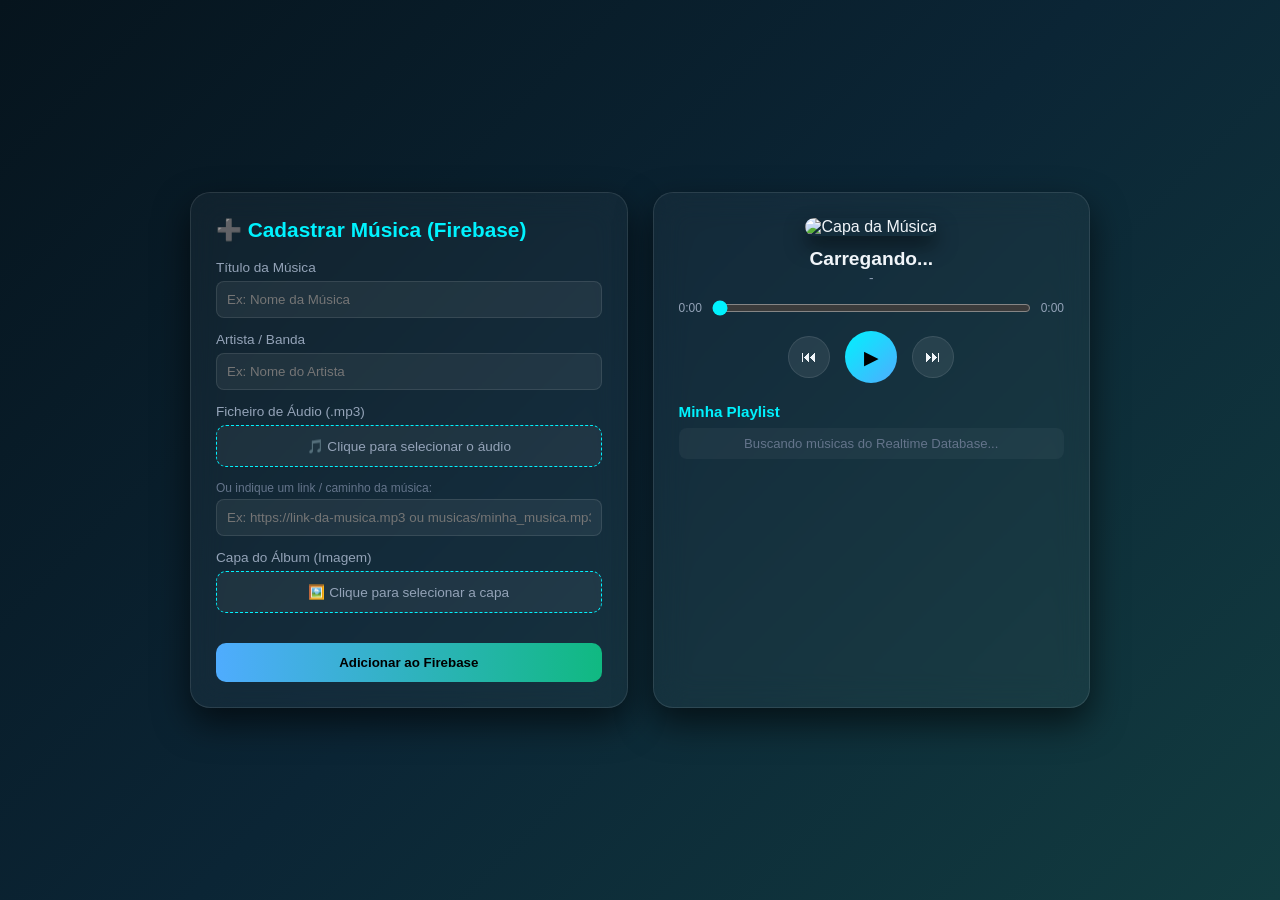
==== index.html @ 7c2ecdfb "Mover ficheiros para a raiz do repositorio" ====
<!DOCTYPE html>
<html lang="pt-BR">
<head>
  <meta charset="UTF-8">
  <meta name="viewport" content="width=device-width, initial-scale=1.0">
  <title>SoundWave - Player & Realtime Database</title>
  <link rel="stylesheet" href="style.css">

  <!-- SDKs do Firebase (App e Realtime Database) -->
  <script src="https://www.gstatic.com/firebasejs/10.12.2/firebase-app-compat.js"></script>
  <script src="https://www.gstatic.com/firebasejs/10.12.2/firebase-database-compat.js"></script>
</head>
<body>

  <div class="main-container">

    <!-- LADO ESQUERDO: Formulário para cadastrar novas músicas -->
    <section class="card form-card">
      <h2>➕ Cadastrar Música (Firebase)</h2>
      <form id="song-form">
        <div class="input-group">
          <label for="input-title">Título da Música</label>
          <input type="text" id="input-title" placeholder="Ex: Nome da Música" required>
        </div>

        <div class="input-group">
          <label for="input-artist">Artista / Banda</label>
          <input type="text" id="input-artist" placeholder="Ex: Nome do Artista" required>
        </div>

        <!-- Ficheiro ou Link de Áudio -->
        <div class="input-group">
          <label>Ficheiro de Áudio (.mp3)</label>
          <label for="input-audio" class="file-upload-btn">
            <span id="audio-filename">🎵 Clique para selecionar o áudio</span>
          </label>
          <input type="file" id="input-audio" accept="audio/*" class="hidden-input">
          
          <small style="display: block; margin-top: 8px; color: var(--text-muted);">Ou indique um link / caminho da música:</small>
          <input type="text" id="input-audio-path" placeholder="Ex: https://link-da-musica.mp3 ou musicas/minha_musica.mp3">
        </div>

        <!-- Capa do Álbum -->
        <div class="input-group">
          <label>Capa do Álbum (Imagem)</label>
          <label for="input-cover" class="file-upload-btn">
            <span id="cover-filename">🖼️ Clique para selecionar a capa</span>
          </label>
          <input type="file" id="input-cover" accept="image/*" class="hidden-input">
        </div>

        <button type="submit" class="btn-submit">Adicionar ao Firebase</button>
      </form>
    </section>

    <!-- LADO DIREITO: Player de Áudio & Playlist -->
    <section class="card player-card">
      
      <!-- Detalhes da música atual -->
      <div class="player-header">
        <img id="cover" src="https://picsum.photos/id/100/250" alt="Capa da Música">
        <h2 id="song-title">Carregando...</h2>
        <p id="artist-name">-</p>
      </div>

      <!-- Tag de áudio (invisível) -->
      <audio id="audio-player"></audio>

      <!-- Barra de Progresso do Áudio -->
      <div class="progress-container">
        <span id="current-time">0:00</span>
        <input type="range" id="progress-bar" value="0" max="100">
        <span id="duration-time">0:00</span>
      </div>

      <!-- Botões de Controle -->
      <div class="controls">
        <button id="prev-btn" class="btn-ctrl">⏮</button>
        <button id="play-btn" class="btn-ctrl play-main">▶</button>
        <button id="next-btn" class="btn-ctrl">⏭</button>
      </div>

      <!-- Lista Visual de Músicas do Firebase -->
      <div class="playlist-section">
        <h3>Minha Playlist</h3>
        <ul id="playlist-list">
          <li style="justify-content: center; color: var(--text-muted);">Buscando músicas do Realtime Database...</li>
        </ul>
      </div>

    </section>

  </div>

  <!-- Carregamento dos ficheiros JS (na ordem correta) -->
  <script src="firebase.js"></script>
  <script src="script.js"></script>
</body>
</html>
---- style.css ----
/* =========================================================
   VARIÁVEIS DE CORES (:root) - Tema Ciano Neon / Verde Oceano
   ========================================================= */
:root {
  --bg-gradient-1: #06141d;
  --bg-gradient-2: #0b2535;
  --bg-gradient-3: #123c40;

  --card-bg: rgba(255, 255, 255, 0.04);
  --card-border: rgba(255, 255, 255, 0.1);

  --primary-color: #00f2fe;   
  --secondary-color: #4facfe; 
  --accent-color: #10b981;    

  --text-primary: #f1f5f9;
  --text-secondary: #94a3b8;
  --text-muted: #64748b;

  --playlist-active-bg: rgba(0, 242, 254, 0.15);
}

* {
  margin: 0;
  padding: 0;
  box-sizing: border-box;
  font-family: 'Segoe UI', Tahoma, Geneva, Verdana, sans-serif;
}

body {
  background: linear-gradient(135deg, var(--bg-gradient-1) 0%, var(--bg-gradient-2) 50%, var(--bg-gradient-3) 100%);
  min-height: 100vh;
  display: flex;
  justify-content: center;
  align-items: center;
  padding: 20px;
  color: var(--text-primary);
}

.main-container {
  display: grid;
  grid-template-columns: 1fr 1fr;
  gap: 25px;
  max-width: 900px;
  width: 100%;
}

@media (max-width: 768px) {
  .main-container {
    grid-template-columns: 1fr;
  }
}

/* Cartões Glassmorphism */
.card {
  background: var(--card-bg);
  backdrop-filter: blur(16px);
  -webkit-backdrop-filter: blur(16px);
  border: 1px solid var(--card-border);
  border-radius: 20px;
  padding: 25px;
  box-shadow: 0 15px 35px rgba(0, 0, 0, 0.6);
}

/* Formulário de Cadastro */
.form-card h2 {
  margin-bottom: 18px;
  font-size: 1.3rem;
  color: var(--primary-color);
}

.input-group {
  margin-bottom: 14px;
  display: flex;
  flex-direction: column;
}

.input-group label {
  font-size: 0.85rem;
  margin-bottom: 6px;
  color: var(--text-secondary);
}

.input-group input[type="text"] {
  background: rgba(255, 255, 255, 0.06);
  border: 1px solid var(--card-border);
  padding: 10px;
  border-radius: 8px;
  color: var(--text-primary);
  outline: none;
  transition: border-color 0.2s;
}

.input-group input[type="text"]:focus {
  border-color: var(--primary-color);
}

.input-group small {
  color: var(--text-muted);
  font-size: 0.75rem;
  margin: 6px 0 4px 0;
}

/* Oculta input nativo de arquivo */
.hidden-input {
  display: none;
}

/* Botão de Upload Personalizado */
.file-upload-btn {
  display: flex;
  align-items: center;
  justify-content: center;
  background: rgba(255, 255, 255, 0.05);
  border: 1px dashed var(--primary-color);
  padding: 12px 15px;
  border-radius: 10px;
  color: var(--text-primary);
  font-size: 0.85rem;
  cursor: pointer;
  transition: all 0.3s ease;
  text-align: center;
  user-select: none;
}

.file-upload-btn:hover {
  background: rgba(0, 242, 254, 0.12);
  border-style: solid;
  box-shadow: 0 0 12px rgba(0, 242, 254, 0.25);
  transform: translateY(-1px);
}

.file-upload-btn span {
  white-space: nowrap;
  overflow: hidden;
  text-overflow: ellipsis;
  max-width: 100%;
}

.btn-submit {
  width: 100%;
  padding: 12px;
  background: linear-gradient(90deg, var(--secondary-color), var(--accent-color));
  border: none;
  border-radius: 10px;
  color: #000;
  font-weight: bold;
  cursor: pointer;
  transition: transform 0.2s, opacity 0.2s;
  margin-top: 10px;
}

.btn-submit:hover {
  opacity: 0.9;
  transform: translateY(-2px);
}

.btn-submit:disabled {
  opacity: 0.5;
  cursor: not-allowed;
  transform: none;
}

/* Player */
.player-header {
  text-align: center;
}

.player-header img {
  width: 160px;
  height: 160px;
  object-fit: cover;
  border-radius: 16px;
  box-shadow: 0 10px 20px rgba(0, 0, 0, 0.5);
  margin-bottom: 12px;
}

.player-header h2 {
  font-size: 1.2rem;
  color: var(--text-primary);
}

.player-header p {
  color: var(--text-secondary);
  font-size: 0.85rem;
  margin-bottom: 15px;
}

/* Barra de Progresso */
.progress-container {
  display: flex;
  align-items: center;
  gap: 10px;
  margin-bottom: 15px;
  font-size: 0.75rem;
  color: var(--text-secondary);
}

.progress-container input[type="range"] {
  flex: 1;
  accent-color: var(--primary-color);
  cursor: pointer;
}

/* Botões de Controle */
.controls {
  display: flex;
  justify-content: center;
  align-items: center;
  gap: 15px;
  margin-bottom: 20px;
}

.btn-ctrl {
  background: rgba(255, 255, 255, 0.08);
  border: 1px solid var(--card-border);
  color: var(--text-primary);
  width: 42px;
  height: 42px;
  border-radius: 50%;
  cursor: pointer;
  font-size: 1rem;
  transition: all 0.2s;
}

.btn-ctrl.play-main {
  width: 52px;
  height: 52px;
  background: linear-gradient(135deg, var(--primary-color), var(--secondary-color));
  color: #000;
  font-size: 1.2rem;
  border: none;
}

.btn-ctrl:hover {
  transform: scale(1.1);
}

/* Lista de Músicas */
.playlist-section h3 {
  font-size: 0.95rem;
  margin-bottom: 8px;
  color: var(--primary-color);
}

.playlist-section ul {
  list-style: none;
  max-height: 130px;
  overflow-y: auto;
}

.playlist-section li {
  padding: 8px 12px;
  border-radius: 8px;
  background: rgba(255, 255, 255, 0.04);
  margin-bottom: 6px;
  font-size: 0.82rem;
  display: flex;
  justify-content: space-between;
  cursor: pointer;
  transition: background 0.2s, border-left 0.2s;
}

.playlist-section li:hover,
.playlist-section li.active {
  background: var(--playlist-active-bg);
  border-left: 3px solid var(--primary-color);
  font-weight: bold;
}
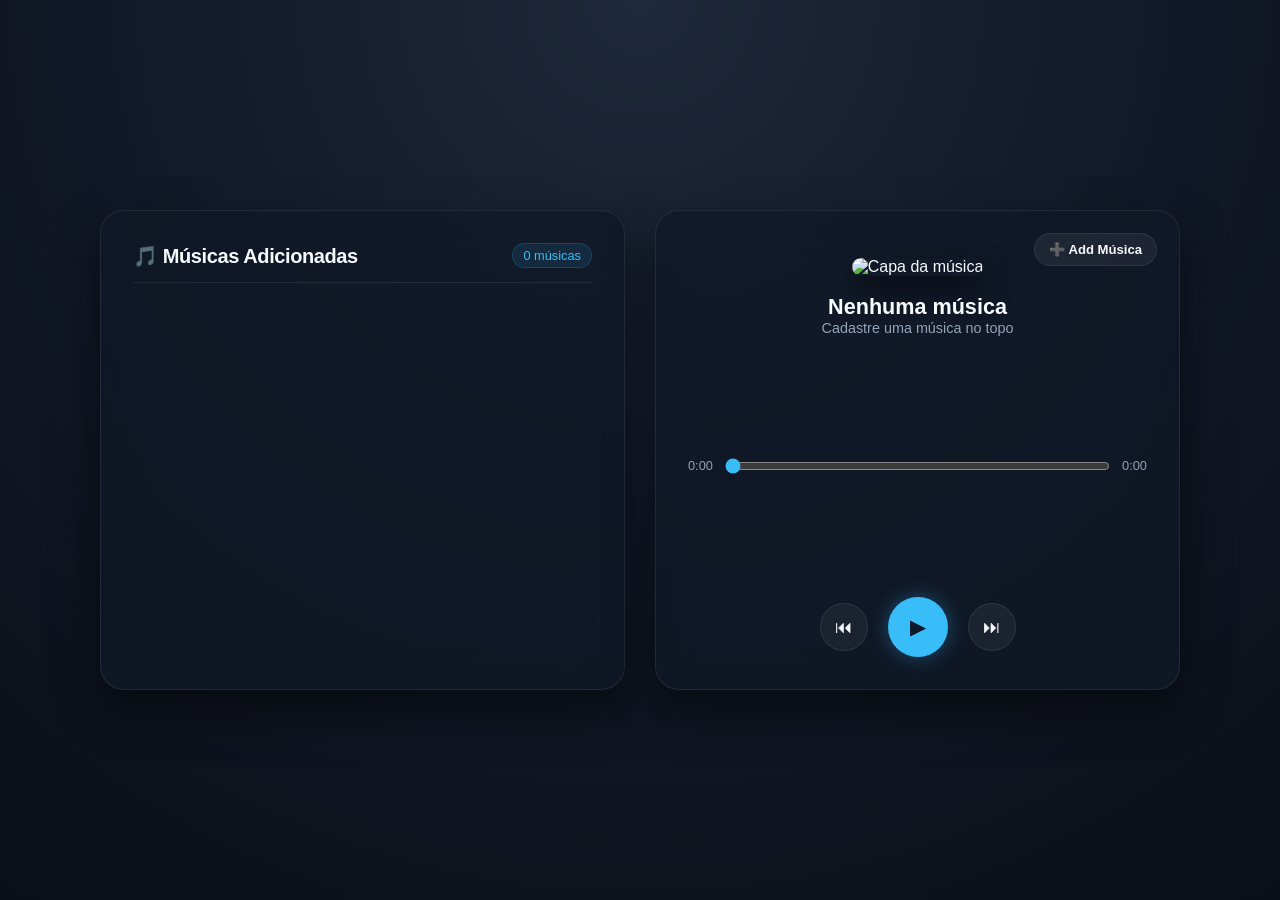
==== commit d4a24e31: "Projeto completo com modulos do Firebase, capas e player funcional" ====
--- a/index.html
+++ b/index.html
@@ -3,96 +3,107 @@
 <head>
   <meta charset="UTF-8">
   <meta name="viewport" content="width=device-width, initial-scale=1.0">
-  <title>SoundWave - Player & Realtime Database</title>
+  <title>Music Player - Pro</title>
   <link rel="stylesheet" href="style.css">
-
-  <!-- SDKs do Firebase (App e Realtime Database) -->
-  <script src="https://www.gstatic.com/firebasejs/10.12.2/firebase-app-compat.js"></script>
-  <script src="https://www.gstatic.com/firebasejs/10.12.2/firebase-database-compat.js"></script>
 </head>
 <body>
 
+  <!-- ELEMENTO DE ÁUDIO OCULTO -->
+  <audio id="audio-player"></audio>
+
+  <!-- CONTAINER PRINCIPAL (MAIOR ESCALA E ORDEM INVERTIDA) -->
   <div class="main-container">
 
-    <!-- LADO ESQUERDO: Formulário para cadastrar novas músicas -->
-    <section class="card form-card">
-      <h2>➕ Cadastrar Música (Firebase)</h2>
-      <form id="song-form">
-        <div class="input-group">
-          <label for="input-title">Título da Música</label>
-          <input type="text" id="input-title" placeholder="Ex: Nome da Música" required>
-        </div>
-
-        <div class="input-group">
-          <label for="input-artist">Artista / Banda</label>
-          <input type="text" id="input-artist" placeholder="Ex: Nome do Artista" required>
-        </div>
-
-        <!-- Ficheiro ou Link de Áudio -->
-        <div class="input-group">
-          <label>Ficheiro de Áudio (.mp3)</label>
-          <label for="input-audio" class="file-upload-btn">
-            <span id="audio-filename">🎵 Clique para selecionar o áudio</span>
-          </label>
-          <input type="file" id="input-audio" accept="audio/*" class="hidden-input">
-          
-          <small style="display: block; margin-top: 8px; color: var(--text-muted);">Ou indique um link / caminho da música:</small>
-          <input type="text" id="input-audio-path" placeholder="Ex: https://link-da-musica.mp3 ou musicas/minha_musica.mp3">
-        </div>
-
-        <!-- Capa do Álbum -->
-        <div class="input-group">
-          <label>Capa do Álbum (Imagem)</label>
-          <label for="input-cover" class="file-upload-btn">
-            <span id="cover-filename">🖼️ Clique para selecionar a capa</span>
-          </label>
-          <input type="file" id="input-cover" accept="image/*" class="hidden-input">
-        </div>
-
-        <button type="submit" class="btn-submit">Adicionar ao Firebase</button>
-      </form>
-    </section>
-
-    <!-- LADO DIREITO: Player de Áudio & Playlist -->
-    <section class="card player-card">
-      
-      <!-- Detalhes da música atual -->
-      <div class="player-header">
-        <img id="cover" src="https://picsum.photos/id/100/250" alt="Capa da Música">
-        <h2 id="song-title">Carregando...</h2>
-        <p id="artist-name">-</p>
+    <!-- ========================================== -->
+    <!-- DIV 1 (ESQUERDA): BIBLIOTECA DE MÚSICAS    -->
+    <!-- ========================================== -->
+    <div class="card library-card">
+      <div class="library-header">
+        <h2>🎵 Músicas Adicionadas</h2>
+        <span id="song-count" class="song-count">0 músicas</span>
       </div>
 
-      <!-- Tag de áudio (invisível) -->
-      <audio id="audio-player"></audio>
+      <div class="library-list-container">
+        <ul id="playlist-list"></ul>
+      </div>
+    </div>
 
-      <!-- Barra de Progresso do Áudio -->
+    <!-- ========================================== -->
+    <!-- DIV 2 (DIREITA): PLAYER DE MÚSICA          -->
+    <!-- ========================================== -->
+    <div class="card player-card">
+
+      <!-- BOTÃO E FORMULÁRIO NO CANTO SUPERIOR DIREITO -->
+      <div class="add-song-corner">
+        <details>
+          <summary class="btn-add-toggle">➕ Add Música</summary>
+          
+          <form id="song-form" class="form-popover">
+            <h2>Cadastrar Música</h2>
+
+            <div class="input-group">
+              <label for="input-title">Título</label>
+              <input type="text" id="input-title" placeholder="Nome da música" required>
+            </div>
+
+            <div class="input-group">
+              <label for="input-artist">Artista</label>
+              <input type="text" id="input-artist" placeholder="Nome do artista" required>
+            </div>
+
+            <div class="input-group">
+              <label for="input-audio-path">Link de Áudio (URL Opcional)</label>
+              <input type="text" id="input-audio-path" placeholder="https://...">
+              <small>Ou selecione um arquivo MP3 abaixo:</small>
+            </div>
+
+            <div class="input-group">
+              <input type="file" id="input-audio" class="hidden-input" accept="audio/*">
+              <label for="input-audio" class="file-upload-btn">
+                <span id="audio-filename">🎵 Selecionar áudio</span>
+              </label>
+            </div>
+
+            <div class="input-group">
+              <input type="file" id="input-cover" class="hidden-input" accept="image/*">
+              <label for="input-cover" class="file-upload-btn">
+                <span id="cover-filename">🖼️ Selecionar capa</span>
+              </label>
+            </div>
+
+            <button type="submit" class="btn-submit">Adicionar ao Firebase</button>
+          </form>
+        </details>
+      </div>
+
+      <!-- INTERFACE DE PLAY/PAUSE -->
+      <div class="player-header">
+        <img id="cover" src="https://picsum.photos/id/100/250" alt="Capa da música">
+        <h2 id="song-title">Nenhuma música</h2>
+        <p id="artist-name">Cadastre uma música no topo</p>
+      </div>
+
+      <!-- BARRA DE PROGRESSO -->
       <div class="progress-container">
         <span id="current-time">0:00</span>
-        <input type="range" id="progress-bar" value="0" max="100">
+        <input type="range" id="progress-bar" value="0" min="0" max="100">
         <span id="duration-time">0:00</span>
       </div>
 
-      <!-- Botões de Controle -->
+      <!-- CONTROLES -->
       <div class="controls">
         <button id="prev-btn" class="btn-ctrl">⏮</button>
         <button id="play-btn" class="btn-ctrl play-main">▶</button>
         <button id="next-btn" class="btn-ctrl">⏭</button>
       </div>
 
-      <!-- Lista Visual de Músicas do Firebase -->
-      <div class="playlist-section">
-        <h3>Minha Playlist</h3>
-        <ul id="playlist-list">
-          <li style="justify-content: center; color: var(--text-muted);">Buscando músicas do Realtime Database...</li>
-        </ul>
-      </div>
-
-    </section>
+    </div>
 
   </div>
 
-  <!-- Carregamento dos ficheiros JS (na ordem correta) -->
+  <!-- FIREBASE SCRIPTS -->
+  <script src="https://www.gstatic.com/firebasejs/8.10.1/firebase-app.js"></script>
+  <script src="https://www.gstatic.com/firebasejs/8.10.1/firebase-database.js"></script>
   <script src="firebase.js"></script>
   <script src="script.js"></script>
 </body>
--- a/style.css
+++ b/style.css
@@ -1,72 +1,210 @@
 /* =========================================================
-   VARIÁVEIS DE CORES (:root) - Tema Ciano Neon / Verde Oceano
+   VARIÁVEIS DE CORES - Tema Profissional Dark Slate & Cyan Accent
    ========================================================= */
 :root {
-  --bg-gradient-1: #06141d;
-  --bg-gradient-2: #0b2535;
-  --bg-gradient-3: #123c40;
-
-  --card-bg: rgba(255, 255, 255, 0.04);
-  --card-border: rgba(255, 255, 255, 0.1);
-
-  --primary-color: #00f2fe;   
-  --secondary-color: #4facfe; 
-  --accent-color: #10b981;    
-
-  --text-primary: #f1f5f9;
+  --bg-dark-1: #0b0f17;
+  --bg-dark-2: #111827;
+  --bg-dark-3: #1e293b;
+
+  --card-bg: rgba(17, 24, 39, 0.75);
+  --card-border: rgba(255, 255, 255, 0.08);
+
+  --primary-color: #38bdf8;    /* Ciano Slate suave */
+  --secondary-color: #0284c7;  /* Azul Profundo */
+  --accent-color: #10b981;     /* Verde Esmeralda Discreto */
+
+  --text-primary: #f8fafc;
   --text-secondary: #94a3b8;
   --text-muted: #64748b;
 
-  --playlist-active-bg: rgba(0, 242, 254, 0.15);
+  --playlist-active-bg: rgba(56, 189, 248, 0.12);
 }
 
 * {
   margin: 0;
   padding: 0;
   box-sizing: border-box;
-  font-family: 'Segoe UI', Tahoma, Geneva, Verdana, sans-serif;
+  font-family: 'Inter', -apple-system, BlinkMacSystemFont, 'Segoe UI', Roboto, sans-serif;
 }
 
 body {
-  background: linear-gradient(135deg, var(--bg-gradient-1) 0%, var(--bg-gradient-2) 50%, var(--bg-gradient-3) 100%);
+  background: radial-gradient(circle at top, var(--bg-dark-3) 0%, var(--bg-dark-2) 50%, var(--bg-dark-1) 100%);
   min-height: 100vh;
   display: flex;
   justify-content: center;
   align-items: center;
-  padding: 20px;
-  color: var(--text-primary);
-}
-
+  padding: 30px;
+  color: var(--text-primary);
+}
+
+/* CONTAINER PRINCIPAL (AMPLIADO DE 900px PARA 1080px) */
 .main-container {
   display: grid;
   grid-template-columns: 1fr 1fr;
-  gap: 25px;
-  max-width: 900px;
+  gap: 30px;
+  max-width: 1080px;
   width: 100%;
-}
-
-@media (max-width: 768px) {
+  align-items: stretch;
+}
+
+@media (max-width: 850px) {
   .main-container {
     grid-template-columns: 1fr;
   }
 }
 
-/* Cartões Glassmorphism */
+/* CARDS GLASSMORPHISM SOBRIOS */
 .card {
   background: var(--card-bg);
-  backdrop-filter: blur(16px);
-  -webkit-backdrop-filter: blur(16px);
+  backdrop-filter: blur(20px);
+  -webkit-backdrop-filter: blur(20px);
   border: 1px solid var(--card-border);
+  border-radius: 24px;
+  padding: 32px;
+  box-shadow: 0 20px 45px rgba(0, 0, 0, 0.5);
+}
+
+/* ---------------------------------------------------------
+   DIV 1: BIBLIOTECA DE MÚSICAS (ESQUERDA)
+   --------------------------------------------------------- */
+.library-card {
+  min-height: 480px;
+  display: flex;
+  flex-direction: column;
+}
+
+.library-header {
+  display: flex;
+  justify-content: space-between;
+  align-items: center;
+  margin-bottom: 22px;
+  border-bottom: 1px solid var(--card-border);
+  padding-bottom: 14px;
+}
+
+.library-header h2 {
+  font-size: 1.25rem;
+  font-weight: 600;
+  color: var(--text-primary);
+  letter-spacing: -0.02em;
+}
+
+.song-count {
+  font-size: 0.8rem;
+  background: rgba(56, 189, 248, 0.1);
+  color: var(--primary-color);
+  padding: 4px 10px;
   border-radius: 20px;
-  padding: 25px;
-  box-shadow: 0 15px 35px rgba(0, 0, 0, 0.6);
-}
-
-/* Formulário de Cadastro */
-.form-card h2 {
-  margin-bottom: 18px;
-  font-size: 1.3rem;
+  border: 1px solid rgba(56, 189, 248, 0.2);
+  font-weight: 500;
+}
+
+.library-list-container {
+  flex: 1;
+}
+
+#playlist-list {
+  list-style: none;
+  max-height: 380px;
+  overflow-y: auto;
+  padding-right: 6px;
+}
+
+#playlist-list li {
+  padding: 12px 16px;
+  border-radius: 12px;
+  background: rgba(255, 255, 255, 0.03);
+  border: 1px solid transparent;
+  margin-bottom: 10px;
+  font-size: 0.9rem;
+  display: flex;
+  justify-content: space-between;
+  align-items: center;
+  cursor: pointer;
+  transition: all 0.25s cubic-bezier(0.4, 0, 0.2, 1);
+}
+
+#playlist-list li:hover {
+  background: rgba(255, 255, 255, 0.06);
+  border-color: rgba(255, 255, 255, 0.1);
+  transform: translateX(4px);
+}
+
+#playlist-list li.active {
+  background: var(--playlist-active-bg);
+  border: 1px solid var(--primary-color);
+  box-shadow: 0 4px 15px rgba(56, 189, 248, 0.15);
+  font-weight: 600;
+}
+
+.song-title {
+  color: var(--text-primary);
+}
+
+.song-artist {
+  font-size: 0.82rem;
+  color: var(--text-secondary);
+}
+
+/* ---------------------------------------------------------
+   DIV 2: PLAYER CARD (DIREITA)
+   --------------------------------------------------------- */
+.player-card {
+  position: relative;
+  display: flex;
+  flex-direction: column;
+  justify-content: space-between;
+}
+
+/* BOTÃO DE ADICIONAR MÚSICA (POPOVER) */
+.add-song-corner {
+  position: absolute;
+  top: 22px;
+  right: 22px;
+  z-index: 100;
+}
+
+.btn-add-toggle {
+  background: rgba(255, 255, 255, 0.06);
+  border: 1px solid var(--card-border);
+  color: var(--text-primary);
+  padding: 8px 14px;
+  border-radius: 20px;
+  font-size: 0.82rem;
+  font-weight: 600;
+  cursor: pointer;
+  list-style: none;
+  transition: all 0.2s ease;
+  user-select: none;
+}
+
+.btn-add-toggle:hover,
+.add-song-corner details[open] .btn-add-toggle {
+  background: var(--primary-color);
+  color: #090d16;
+  border-color: var(--primary-color);
+  box-shadow: 0 0 15px rgba(56, 189, 248, 0.3);
+}
+
+/* FORMULÁRIO POPOVER */
+.form-popover {
+  position: absolute;
+  right: 0;
+  top: 45px;
+  width: 320px;
+  background: #0f172a;
+  border: 1px solid rgba(255, 255, 255, 0.12);
+  padding: 22px;
+  border-radius: 18px;
+  box-shadow: 0 20px 40px rgba(0, 0, 0, 0.8);
+  display: flex;
+  flex-direction: column;
+}
+
+.form-popover h2 {
+  font-size: 1.15rem;
   color: var(--primary-color);
+  margin-bottom: 14px;
 }
 
 .input-group {
@@ -76,18 +214,19 @@
 }
 
 .input-group label {
-  font-size: 0.85rem;
+  font-size: 0.82rem;
   margin-bottom: 6px;
   color: var(--text-secondary);
 }
 
 .input-group input[type="text"] {
-  background: rgba(255, 255, 255, 0.06);
+  background: rgba(255, 255, 255, 0.05);
   border: 1px solid var(--card-border);
-  padding: 10px;
+  padding: 10px 12px;
   border-radius: 8px;
   color: var(--text-primary);
   outline: none;
+  font-size: 0.88rem;
   transition: border-color 0.2s;
 }
 
@@ -98,101 +237,86 @@
 .input-group small {
   color: var(--text-muted);
   font-size: 0.75rem;
-  margin: 6px 0 4px 0;
-}
-
-/* Oculta input nativo de arquivo */
+  margin: 6px 0 2px 0;
+}
+
 .hidden-input {
   display: none;
 }
 
-/* Botão de Upload Personalizado */
 .file-upload-btn {
   display: flex;
   align-items: center;
   justify-content: center;
-  background: rgba(255, 255, 255, 0.05);
+  background: rgba(255, 255, 255, 0.04);
   border: 1px dashed var(--primary-color);
-  padding: 12px 15px;
-  border-radius: 10px;
-  color: var(--text-primary);
-  font-size: 0.85rem;
-  cursor: pointer;
-  transition: all 0.3s ease;
+  padding: 10px;
+  border-radius: 8px;
+  color: var(--text-primary);
+  font-size: 0.82rem;
+  cursor: pointer;
+  transition: all 0.2s ease;
   text-align: center;
-  user-select: none;
 }
 
 .file-upload-btn:hover {
-  background: rgba(0, 242, 254, 0.12);
+  background: rgba(56, 189, 248, 0.1);
   border-style: solid;
-  box-shadow: 0 0 12px rgba(0, 242, 254, 0.25);
-  transform: translateY(-1px);
-}
-
-.file-upload-btn span {
-  white-space: nowrap;
-  overflow: hidden;
-  text-overflow: ellipsis;
-  max-width: 100%;
 }
 
 .btn-submit {
   width: 100%;
   padding: 12px;
-  background: linear-gradient(90deg, var(--secondary-color), var(--accent-color));
+  background: linear-gradient(135deg, var(--primary-color), var(--secondary-color));
   border: none;
   border-radius: 10px;
-  color: #000;
-  font-weight: bold;
-  cursor: pointer;
-  transition: transform 0.2s, opacity 0.2s;
-  margin-top: 10px;
+  color: #ffffff;
+  font-weight: 600;
+  font-size: 0.9rem;
+  cursor: pointer;
+  transition: opacity 0.2s, transform 0.1s;
+  margin-top: 6px;
 }
 
 .btn-submit:hover {
-  opacity: 0.9;
-  transform: translateY(-2px);
-}
-
-.btn-submit:disabled {
-  opacity: 0.5;
-  cursor: not-allowed;
-  transform: none;
-}
-
-/* Player */
+  opacity: 0.92;
+  transform: translateY(-1px);
+}
+
+/* PLAYER CENTRAL (AUMENTADO) */
 .player-header {
   text-align: center;
+  margin-top: 15px;
 }
 
 .player-header img {
-  width: 160px;
-  height: 160px;
+  width: 210px;
+  height: 210px;
   object-fit: cover;
-  border-radius: 16px;
-  box-shadow: 0 10px 20px rgba(0, 0, 0, 0.5);
-  margin-bottom: 12px;
+  border-radius: 20px;
+  box-shadow: 0 12px 28px rgba(0, 0, 0, 0.6);
+  margin-bottom: 18px;
 }
 
 .player-header h2 {
-  font-size: 1.2rem;
+  font-size: 1.35rem;
+  font-weight: 600;
   color: var(--text-primary);
 }
 
 .player-header p {
   color: var(--text-secondary);
-  font-size: 0.85rem;
-  margin-bottom: 15px;
-}
-
-/* Barra de Progresso */
+  font-size: 0.9rem;
+  margin-bottom: 20px;
+}
+
+/* BARRA DE PROGRESSO */
 .progress-container {
   display: flex;
   align-items: center;
-  gap: 10px;
-  margin-bottom: 15px;
-  font-size: 0.75rem;
+  gap: 12px;
+  margin-bottom: 22px;
+  font-size: 0.8rem;
   color: var(--text-secondary);
 }
 
@@ -202,68 +326,55 @@
   cursor: pointer;
 }
 
-/* Botões de Controle */
+/* CONTROLES DE ÁUDIO */
 .controls {
   display: flex;
   justify-content: center;
   align-items: center;
-  gap: 15px;
-  margin-bottom: 20px;
+  gap: 20px;
 }
 
 .btn-ctrl {
-  background: rgba(255, 255, 255, 0.08);
+  background: rgba(255, 255, 255, 0.05);
   border: 1px solid var(--card-border);
   color: var(--text-primary);
-  width: 42px;
-  height: 42px;
+  width: 48px;
+  height: 48px;
   border-radius: 50%;
   cursor: pointer;
-  font-size: 1rem;
-  transition: all 0.2s;
+  font-size: 1.1rem;
+  transition: all 0.2s ease;
 }
 
 .btn-ctrl.play-main {
-  width: 52px;
-  height: 52px;
-  background: linear-gradient(135deg, var(--primary-color), var(--secondary-color));
-  color: #000;
-  font-size: 1.2rem;
+  width: 60px;
+  height: 60px;
+  background: var(--primary-color);
+  color: #0f172a;
+  font-size: 1.3rem;
   border: none;
+  box-shadow: 0 0 20px rgba(56, 189, 248, 0.35);
 }
 
 .btn-ctrl:hover {
-  transform: scale(1.1);
-}
-
-/* Lista de Músicas */
-.playlist-section h3 {
-  font-size: 0.95rem;
-  margin-bottom: 8px;
-  color: var(--primary-color);
-}
-
-.playlist-section ul {
-  list-style: none;
-  max-height: 130px;
-  overflow-y: auto;
-}
-
-.playlist-section li {
-  padding: 8px 12px;
-  border-radius: 8px;
-  background: rgba(255, 255, 255, 0.04);
-  margin-bottom: 6px;
-  font-size: 0.82rem;
-  display: flex;
-  justify-content: space-between;
-  cursor: pointer;
-  transition: background 0.2s, border-left 0.2s;
-}
-
-.playlist-section li:hover,
-.playlist-section li.active {
-  background: var(--playlist-active-bg);
-  border-left: 3px solid var(--primary-color);
-  font-weight: bold;
+  transform: scale(1.08);
+}
+
+/* BARRA DE ROLAGEM PERSONALIZADA */
+::-webkit-scrollbar {
+  width: 6px;
+}
+
+::-webkit-scrollbar-track {
+  background: rgba(0, 0, 0, 0.2);
+  border-radius: 10px;
+}
+
+::-webkit-scrollbar-thumb {
+  background: rgba(255, 255, 255, 0.15);
+  border-radius: 10px;
+}
+
+::-webkit-scrollbar-thumb:hover {
+  background: var(--primary-color);
 }
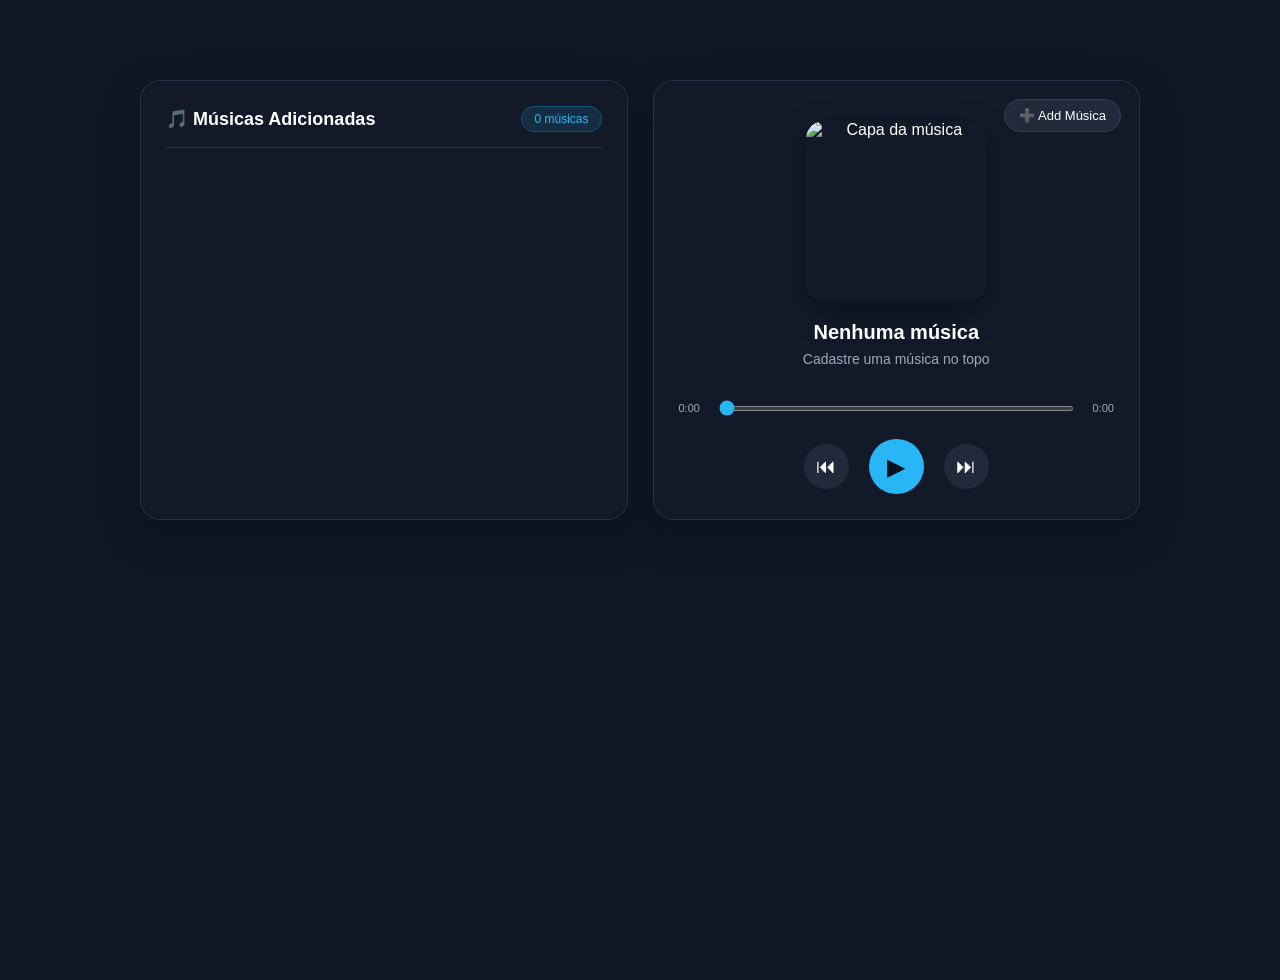
==== commit 57ed6b7f: "Atualiza layout e configurações do PWA" ====
--- a/index.html
+++ b/index.html
@@ -1,110 +1,347 @@
 <!DOCTYPE html>
 <html lang="pt-BR">
+
 <head>
   <meta charset="UTF-8">
-  <meta name="viewport" content="width=device-width, initial-scale=1.0">
+
+  <meta
+    name="viewport"
+    content="width=device-width, initial-scale=1.0"
+  >
+
   <title>Music Player - Pro</title>
+
+  <!-- =========================
+       CONFIGURAÇÕES DA PWA
+  ========================== -->
+
+  <link rel="manifest" href="manifest.json">
+
+  <meta name="theme-color" content="#121212">
+
+  <meta
+    name="apple-mobile-web-app-capable"
+    content="yes"
+  >
+
+  <meta
+    name="apple-mobile-web-app-status-bar-style"
+    content="black-translucent"
+  >
+
+  <meta
+    name="apple-mobile-web-app-title"
+    content="Music Player"
+  >
+
+  <link
+    rel="apple-touch-icon"
+    href="imagens/icon-192.png"
+  >
+
+  <!-- CSS -->
   <link rel="stylesheet" href="style.css">
+
 </head>
+
 <body>
 
-  <!-- ELEMENTO DE ÁUDIO OCULTO -->
+  <!-- ÁUDIO -->
   <audio id="audio-player"></audio>
 
-  <!-- CONTAINER PRINCIPAL (MAIOR ESCALA E ORDEM INVERTIDA) -->
+
+  <!-- =========================
+       CONTAINER PRINCIPAL
+  ========================== -->
+
   <div class="main-container">
 
-    <!-- ========================================== -->
-    <!-- DIV 1 (ESQUERDA): BIBLIOTECA DE MÚSICAS    -->
-    <!-- ========================================== -->
+
+    <!-- =========================
+         BIBLIOTECA DE MÚSICAS
+    ========================== -->
+
     <div class="card library-card">
+
       <div class="library-header">
+
         <h2>🎵 Músicas Adicionadas</h2>
-        <span id="song-count" class="song-count">0 músicas</span>
-      </div>
+
+        <span
+          id="song-count"
+          class="song-count"
+        >
+          0 músicas
+        </span>
+
+      </div>
+
 
       <div class="library-list-container">
+
         <ul id="playlist-list"></ul>
-      </div>
+
+      </div>
+
     </div>
 
-    <!-- ========================================== -->
-    <!-- DIV 2 (DIREITA): PLAYER DE MÚSICA          -->
-    <!-- ========================================== -->
+
+
+    <!-- =========================
+         PLAYER
+    ========================== -->
+
     <div class="card player-card">
 
-      <!-- BOTÃO E FORMULÁRIO NO CANTO SUPERIOR DIREITO -->
+
+      <!-- BOTÃO ADICIONAR MÚSICA -->
+
       <div class="add-song-corner">
+
         <details>
-          <summary class="btn-add-toggle">➕ Add Música</summary>
-          
-          <form id="song-form" class="form-popover">
+
+          <summary class="btn-add-toggle">
+            ➕ Add Música
+          </summary>
+
+
+          <!-- FORMULÁRIO -->
+
+          <form
+            id="song-form"
+            class="form-popover"
+          >
+
             <h2>Cadastrar Música</h2>
 
-            <div class="input-group">
-              <label for="input-title">Título</label>
-              <input type="text" id="input-title" placeholder="Nome da música" required>
-            </div>
-
-            <div class="input-group">
-              <label for="input-artist">Artista</label>
-              <input type="text" id="input-artist" placeholder="Nome do artista" required>
-            </div>
-
-            <div class="input-group">
-              <label for="input-audio-path">Link de Áudio (URL Opcional)</label>
-              <input type="text" id="input-audio-path" placeholder="https://...">
-              <small>Ou selecione um arquivo MP3 abaixo:</small>
-            </div>
-
-            <div class="input-group">
-              <input type="file" id="input-audio" class="hidden-input" accept="audio/*">
-              <label for="input-audio" class="file-upload-btn">
-                <span id="audio-filename">🎵 Selecionar áudio</span>
-              </label>
-            </div>
-
-            <div class="input-group">
-              <input type="file" id="input-cover" class="hidden-input" accept="image/*">
-              <label for="input-cover" class="file-upload-btn">
-                <span id="cover-filename">🖼️ Selecionar capa</span>
-              </label>
-            </div>
-
-            <button type="submit" class="btn-submit">Adicionar ao Firebase</button>
+
+            <!-- TÍTULO -->
+
+            <div class="input-group">
+
+              <label for="input-title">
+                Título
+              </label>
+
+              <input
+                type="text"
+                id="input-title"
+                placeholder="Nome da música"
+                required
+              >
+
+            </div>
+
+
+            <!-- ARTISTA -->
+
+            <div class="input-group">
+
+              <label for="input-artist">
+                Artista
+              </label>
+
+              <input
+                type="text"
+                id="input-artist"
+                placeholder="Nome do artista"
+                required
+              >
+
+            </div>
+
+
+            <!-- LINK DO ÁUDIO -->
+
+            <div class="input-group">
+
+              <label for="input-audio-path">
+                Link de Áudio (URL Opcional)
+              </label>
+
+              <input
+                type="text"
+                id="input-audio-path"
+                placeholder="https://..."
+              >
+
+              <small>
+                Ou selecione um arquivo MP3 abaixo:
+              </small>
+
+            </div>
+
+
+            <!-- ARQUIVO DE ÁUDIO -->
+
+            <div class="input-group">
+
+              <input
+                type="file"
+                id="input-audio"
+                class="hidden-input"
+                accept="audio/*"
+              >
+
+              <label
+                for="input-audio"
+                class="file-upload-btn"
+              >
+
+                <span id="audio-filename">
+                  🎵 Selecionar áudio
+                </span>
+
+              </label>
+
+            </div>
+
+
+            <!-- CAPA -->
+
+            <div class="input-group">
+
+              <input
+                type="file"
+                id="input-cover"
+                class="hidden-input"
+                accept="image/*"
+              >
+
+              <label
+                for="input-cover"
+                class="file-upload-btn"
+              >
+
+                <span id="cover-filename">
+                  🖼️ Selecionar capa
+                </span>
+
+              </label>
+
+            </div>
+
+
+            <!-- BOTÃO -->
+
+            <button
+              type="submit"
+              class="btn-submit"
+            >
+              Adicionar ao Firebase
+            </button>
+
           </form>
+
         </details>
-      </div>
-
-      <!-- INTERFACE DE PLAY/PAUSE -->
+
+      </div>
+
+
+
+      <!-- =========================
+           INFORMAÇÕES DA MÚSICA
+      ========================== -->
+
       <div class="player-header">
-        <img id="cover" src="https://picsum.photos/id/100/250" alt="Capa da música">
-        <h2 id="song-title">Nenhuma música</h2>
-        <p id="artist-name">Cadastre uma música no topo</p>
-      </div>
-
-      <!-- BARRA DE PROGRESSO -->
+
+        <img
+          id="cover"
+          src="https://picsum.photos/id/100/250"
+          alt="Capa da música"
+        >
+
+        <h2 id="song-title">
+          Nenhuma música
+        </h2>
+
+        <p id="artist-name">
+          Cadastre uma música no topo
+        </p>
+
+      </div>
+
+
+
+      <!-- =========================
+           BARRA DE PROGRESSO
+      ========================== -->
+
       <div class="progress-container">
-        <span id="current-time">0:00</span>
-        <input type="range" id="progress-bar" value="0" min="0" max="100">
-        <span id="duration-time">0:00</span>
-      </div>
-
-      <!-- CONTROLES -->
-      <div class="controls">
-        <button id="prev-btn" class="btn-ctrl">⏮</button>
-        <button id="play-btn" class="btn-ctrl play-main">▶</button>
-        <button id="next-btn" class="btn-ctrl">⏭</button>
+
+        <span id="current-time">
+          0:00
+        </span>
+
+        <input
+          type="range"
+          id="progress-bar"
+          value="0"
+          min="0"
+          max="100"
+        >
+
+        <span id="duration-time">
+          0:00
+        </span>
+
+      </div>
+
+
+
+      <!-- =========================
+           CONTROLES
+      ========================== -->
+
+      <div class="player-controls">
+
+        <button
+          id="prev-btn"
+          type="button"
+        >
+          ⏮
+        </button>
+
+        <button
+          id="play-btn"
+          type="button"
+        >
+          ▶
+        </button>
+
+        <button
+          id="next-btn"
+          type="button"
+        >
+          ⏭
+        </button>
+
       </div>
 
     </div>
 
   </div>
 
-  <!-- FIREBASE SCRIPTS -->
+
+
+  <!-- ==================================================
+       FIREBASE
+       IMPORTANTE: A ORDEM NÃO PODE SER ALTERADA
+  =================================================== -->
+
   <script src="https://www.gstatic.com/firebasejs/8.10.1/firebase-app.js"></script>
+
   <script src="https://www.gstatic.com/firebasejs/8.10.1/firebase-database.js"></script>
+
+  <!-- CONFIGURAÇÃO DO FIREBASE -->
+
   <script src="firebase.js"></script>
+
+  <!-- JAVASCRIPT DO PLAYER -->
+
   <script src="script.js"></script>
+
+
 </body>
+
 </html>
--- a/style.css
+++ b/style.css
@@ -1,380 +1,452 @@
-/* =========================================================
-   VARIÁVEIS DE CORES - Tema Profissional Dark Slate & Cyan Accent
-   ========================================================= */
-:root {
-  --bg-dark-1: #0b0f17;
-  --bg-dark-2: #111827;
-  --bg-dark-3: #1e293b;
-
-  --card-bg: rgba(17, 24, 39, 0.75);
-  --card-border: rgba(255, 255, 255, 0.08);
-
-  --primary-color: #38bdf8;    /* Ciano Slate suave */
-  --secondary-color: #0284c7;  /* Azul Profundo */
-  --accent-color: #10b981;     /* Verde Esmeralda Discreto */
-
-  --text-primary: #f8fafc;
-  --text-secondary: #94a3b8;
-  --text-muted: #64748b;
-
-  --playlist-active-bg: rgba(56, 189, 248, 0.12);
-}
-
 * {
-  margin: 0;
-  padding: 0;
-  box-sizing: border-box;
-  font-family: 'Inter', -apple-system, BlinkMacSystemFont, 'Segoe UI', Roboto, sans-serif;
+    margin: 0;
+    padding: 0;
+    box-sizing: border-box;
 }
 
 body {
-  background: radial-gradient(circle at top, var(--bg-dark-3) 0%, var(--bg-dark-2) 50%, var(--bg-dark-1) 100%);
-  min-height: 100vh;
-  display: flex;
-  justify-content: center;
-  align-items: center;
-  padding: 30px;
-  color: var(--text-primary);
-}
-
-/* CONTAINER PRINCIPAL (AMPLIADO DE 900px PARA 1080px) */
+    font-family: Arial, Helvetica, sans-serif;
+    background: #0f1726;
+    color: #ffffff;
+    min-height: 100vh;
+}
+
+button,
+input {
+    font-family: inherit;
+}
+
+/* =========================
+   CONTAINER PRINCIPAL
+========================= */
+
 .main-container {
-  display: grid;
-  grid-template-columns: 1fr 1fr;
-  gap: 30px;
-  max-width: 1080px;
-  width: 100%;
-  align-items: stretch;
-}
-
-@media (max-width: 850px) {
-  .main-container {
-    grid-template-columns: 1fr;
-  }
-}
-
-/* CARDS GLASSMORPHISM SOBRIOS */
+    width: 90%;
+    max-width: 1000px;
+    margin: 80px auto;
+    display: grid;
+    grid-template-columns: 1fr 1fr;
+    gap: 25px;
+}
+
+/* =========================
+   CARDS
+========================= */
+
 .card {
-  background: var(--card-bg);
-  backdrop-filter: blur(20px);
-  -webkit-backdrop-filter: blur(20px);
-  border: 1px solid var(--card-border);
-  border-radius: 24px;
-  padding: 32px;
-  box-shadow: 0 20px 45px rgba(0, 0, 0, 0.5);
-}
-
-/* ---------------------------------------------------------
-   DIV 1: BIBLIOTECA DE MÚSICAS (ESQUERDA)
-   --------------------------------------------------------- */
+    background: #121a2a;
+    border: 1px solid #263247;
+    border-radius: 20px;
+    box-shadow: 0 15px 40px rgba(0, 0, 0, 0.25);
+}
+
+/* =========================
+   BIBLIOTECA
+========================= */
+
 .library-card {
-  min-height: 480px;
-  display: flex;
-  flex-direction: column;
+    min-height: 410px;
+    padding: 25px;
 }
 
 .library-header {
-  display: flex;
-  justify-content: space-between;
-  align-items: center;
-  margin-bottom: 22px;
-  border-bottom: 1px solid var(--card-border);
-  padding-bottom: 14px;
+    display: flex;
+    justify-content: space-between;
+    align-items: center;
+    padding-bottom: 15px;
+    border-bottom: 1px solid #293448;
 }
 
 .library-header h2 {
-  font-size: 1.25rem;
-  font-weight: 600;
-  color: var(--text-primary);
-  letter-spacing: -0.02em;
+    font-size: 18px;
 }
 
 .song-count {
-  font-size: 0.8rem;
-  background: rgba(56, 189, 248, 0.1);
-  color: var(--primary-color);
-  padding: 4px 10px;
-  border-radius: 20px;
-  border: 1px solid rgba(56, 189, 248, 0.2);
-  font-weight: 500;
-}
+    background: #142d40;
+    color: #29b6f6;
+    border: 1px solid #135477;
+    border-radius: 20px;
+    padding: 5px 12px;
+    font-size: 12px;
+}
+
+/* LISTA */
 
 .library-list-container {
-  flex: 1;
+    margin-top: 18px;
 }
 
 #playlist-list {
-  list-style: none;
-  max-height: 380px;
-  overflow-y: auto;
-  padding-right: 6px;
+    list-style: none;
+    display: flex;
+    flex-direction: column;
+    gap: 8px;
 }
 
 #playlist-list li {
-  padding: 12px 16px;
-  border-radius: 12px;
-  background: rgba(255, 255, 255, 0.03);
-  border: 1px solid transparent;
-  margin-bottom: 10px;
-  font-size: 0.9rem;
-  display: flex;
-  justify-content: space-between;
-  align-items: center;
-  cursor: pointer;
-  transition: all 0.25s cubic-bezier(0.4, 0, 0.2, 1);
+    background: #1a2233;
+    border-radius: 10px;
+    padding: 13px 16px;
+    display: flex;
+    justify-content: space-between;
+    align-items: center;
+    cursor: pointer;
+    transition: 0.2s;
 }
 
 #playlist-list li:hover {
-  background: rgba(255, 255, 255, 0.06);
-  border-color: rgba(255, 255, 255, 0.1);
-  transform: translateX(4px);
+    background: #202c40;
+    transform: translateX(3px);
 }
 
 #playlist-list li.active {
-  background: var(--playlist-active-bg);
-  border: 1px solid var(--primary-color);
-  box-shadow: 0 4px 15px rgba(56, 189, 248, 0.15);
-  font-weight: 600;
-}
-
-.song-title {
-  color: var(--text-primary);
-}
-
-.song-artist {
-  font-size: 0.82rem;
-  color: var(--text-secondary);
-}
-
-/* ---------------------------------------------------------
-   DIV 2: PLAYER CARD (DIREITA)
-   --------------------------------------------------------- */
+    border: 1px solid #29b6f6;
+    background: #173147;
+}
+
+#playlist-list li span {
+    color: #aab5c7;
+    font-size: 12px;
+}
+
+/* =========================
+   PLAYER
+========================= */
+
 .player-card {
-  position: relative;
-  display: flex;
-  flex-direction: column;
-  justify-content: space-between;
-}
-
-/* BOTÃO DE ADICIONAR MÚSICA (POPOVER) */
+    min-height: 410px;
+    padding: 25px;
+    position: relative;
+}
+
+.player-header {
+    text-align: center;
+    margin-top: 15px;
+}
+
+#cover {
+    width: 180px;
+    height: 180px;
+    object-fit: cover;
+    border-radius: 18px;
+    display: block;
+    margin: 0 auto 20px;
+    box-shadow: 0 10px 30px rgba(0, 0, 0, 0.4);
+}
+
+#song-title {
+    font-size: 20px;
+    margin-bottom: 7px;
+}
+
+#artist-name {
+    color: #9ca8ba;
+    font-size: 14px;
+}
+
+/* =========================
+   BOTÃO ADD MÚSICA
+========================= */
+
 .add-song-corner {
-  position: absolute;
-  top: 22px;
-  right: 22px;
-  z-index: 100;
+    position: absolute;
+    top: 18px;
+    right: 18px;
+    z-index: 10;
 }
 
 .btn-add-toggle {
-  background: rgba(255, 255, 255, 0.06);
-  border: 1px solid var(--card-border);
-  color: var(--text-primary);
-  padding: 8px 14px;
-  border-radius: 20px;
-  font-size: 0.82rem;
-  font-weight: 600;
-  cursor: pointer;
-  list-style: none;
-  transition: all 0.2s ease;
-  user-select: none;
-}
-
-.btn-add-toggle:hover,
-.add-song-corner details[open] .btn-add-toggle {
-  background: var(--primary-color);
-  color: #090d16;
-  border-color: var(--primary-color);
-  box-shadow: 0 0 15px rgba(56, 189, 248, 0.3);
-}
-
-/* FORMULÁRIO POPOVER */
+    background: #202a3b;
+    border: 1px solid #354155;
+    color: #ffffff;
+    border-radius: 20px;
+    padding: 8px 14px;
+    cursor: pointer;
+    font-size: 13px;
+    list-style: none;
+}
+
+.btn-add-toggle:hover {
+    background: #29364c;
+}
+
+.btn-add-toggle::marker {
+    display: none;
+}
+
+details summary {
+    list-style: none;
+}
+
+details summary::-webkit-details-marker {
+    display: none;
+}
+
+/* =========================
+   FORMULÁRIO
+========================= */
+
 .form-popover {
-  position: absolute;
-  right: 0;
-  top: 45px;
-  width: 320px;
-  background: #0f172a;
-  border: 1px solid rgba(255, 255, 255, 0.12);
-  padding: 22px;
-  border-radius: 18px;
-  box-shadow: 0 20px 40px rgba(0, 0, 0, 0.8);
-  display: flex;
-  flex-direction: column;
+    position: absolute;
+    right: 0;
+    top: 45px;
+    width: 300px;
+    padding: 20px;
+    background: #182132;
+    border: 1px solid #344158;
+    border-radius: 15px;
+    box-shadow: 0 15px 40px rgba(0, 0, 0, 0.5);
 }
 
 .form-popover h2 {
-  font-size: 1.15rem;
-  color: var(--primary-color);
-  margin-bottom: 14px;
+    font-size: 18px;
+    margin-bottom: 18px;
 }
 
 .input-group {
-  margin-bottom: 14px;
-  display: flex;
-  flex-direction: column;
+    margin-bottom: 14px;
 }
 
 .input-group label {
-  font-size: 0.82rem;
-  margin-bottom: 6px;
-  color: var(--text-secondary);
+    display: block;
+    font-size: 13px;
+    color: #cbd5e1;
+    margin-bottom: 6px;
 }
 
 .input-group input[type="text"] {
-  background: rgba(255, 255, 255, 0.05);
-  border: 1px solid var(--card-border);
-  padding: 10px 12px;
-  border-radius: 8px;
-  color: var(--text-primary);
-  outline: none;
-  font-size: 0.88rem;
-  transition: border-color 0.2s;
+    width: 100%;
+    padding: 10px;
+    border-radius: 8px;
+    border: 1px solid #3b475c;
+    background: #101827;
+    color: white;
+    outline: none;
 }
 
 .input-group input[type="text"]:focus {
-  border-color: var(--primary-color);
+    border-color: #29b6f6;
 }
 
 .input-group small {
-  color: var(--text-muted);
-  font-size: 0.75rem;
-  margin: 6px 0 2px 0;
+    display: block;
+    color: #8491a5;
+    font-size: 11px;
+    margin-top: 5px;
 }
 
 .hidden-input {
-  display: none;
+    display: none;
 }
 
 .file-upload-btn {
-  display: flex;
-  align-items: center;
-  justify-content: center;
-  background: rgba(255, 255, 255, 0.04);
-  border: 1px dashed var(--primary-color);
-  padding: 10px;
-  border-radius: 8px;
-  color: var(--text-primary);
-  font-size: 0.82rem;
-  cursor: pointer;
-  transition: all 0.2s ease;
-  text-align: center;
+    display: block !important;
+    background: #202a3b;
+    border: 1px solid #3b475c;
+    padding: 10px;
+    border-radius: 8px;
+    text-align: center;
+    cursor: pointer;
 }
 
 .file-upload-btn:hover {
-  background: rgba(56, 189, 248, 0.1);
-  border-style: solid;
+    background: #29364c;
 }
 
 .btn-submit {
-  width: 100%;
-  padding: 12px;
-  background: linear-gradient(135deg, var(--primary-color), var(--secondary-color));
-  border: none;
-  border-radius: 10px;
-  color: #ffffff;
-  font-weight: 600;
-  font-size: 0.9rem;
-  cursor: pointer;
-  transition: opacity 0.2s, transform 0.1s;
-  margin-top: 6px;
+    width: 100%;
+    padding: 11px;
+    border: none;
+    border-radius: 8px;
+    background: #29b6f6;
+    color: #07111d;
+    font-weight: bold;
+    cursor: pointer;
 }
 
 .btn-submit:hover {
-  opacity: 0.92;
-  transform: translateY(-1px);
-}
-
-/* PLAYER CENTRAL (AUMENTADO) */
-.player-header {
-  text-align: center;
-  margin-top: 15px;
-}
-
-.player-header img {
-  width: 210px;
-  height: 210px;
-  object-fit: cover;
-  border-radius: 20px;
-  box-shadow: 0 12px 28px rgba(0, 0, 0, 0.6);
-  margin-bottom: 18px;
-}
-
-.player-header h2 {
-  font-size: 1.35rem;
-  font-weight: 600;
-  color: var(--text-primary);
-}
-
-.player-header p {
-  color: var(--text-secondary);
-  font-size: 0.9rem;
-  margin-bottom: 20px;
-}
-
-/* BARRA DE PROGRESSO */
+    background: #4fc3f7;
+}
+
+/* =========================
+   BARRA DE PROGRESSO
+========================= */
+
 .progress-container {
-  display: flex;
-  align-items: center;
-  gap: 12px;
-  margin-bottom: 22px;
-  font-size: 0.8rem;
-  color: var(--text-secondary);
-}
-
-.progress-container input[type="range"] {
-  flex: 1;
-  accent-color: var(--primary-color);
-  cursor: pointer;
-}
-
-/* CONTROLES DE ÁUDIO */
-.controls {
-  display: flex;
-  justify-content: center;
-  align-items: center;
-  gap: 20px;
-}
-
-.btn-ctrl {
-  background: rgba(255, 255, 255, 0.05);
-  border: 1px solid var(--card-border);
-  color: var(--text-primary);
-  width: 48px;
-  height: 48px;
-  border-radius: 50%;
-  cursor: pointer;
-  font-size: 1.1rem;
-  transition: all 0.2s ease;
-}
-
-.btn-ctrl.play-main {
-  width: 60px;
-  height: 60px;
-  background: var(--primary-color);
-  color: #0f172a;
-  font-size: 1.3rem;
-  border: none;
-  box-shadow: 0 0 20px rgba(56, 189, 248, 0.35);
-}
-
-.btn-ctrl:hover {
-  transform: scale(1.08);
-}
-
-/* BARRA DE ROLAGEM PERSONALIZADA */
-::-webkit-scrollbar {
-  width: 6px;
-}
-
-::-webkit-scrollbar-track {
-  background: rgba(0, 0, 0, 0.2);
-  border-radius: 10px;
-}
-
-::-webkit-scrollbar-thumb {
-  background: rgba(255, 255, 255, 0.15);
-  border-radius: 10px;
-}
-
-::-webkit-scrollbar-thumb:hover {
-  background: var(--primary-color);
+    display: flex;
+    align-items: center;
+    gap: 10px;
+    margin-top: 35px;
+}
+
+.progress-container span {
+    color: #9ca8ba;
+    font-size: 11px;
+    min-width: 30px;
+}
+
+#duration-time {
+    text-align: right;
+}
+
+#progress-bar {
+    flex: 1;
+    height: 5px;
+    cursor: pointer;
+    accent-color: #29b6f6;
+}
+
+/* =========================
+   CONTROLES
+========================= */
+
+.player-controls {
+    display: flex;
+    justify-content: center;
+    align-items: center;
+    gap: 20px;
+    margin-top: 25px;
+}
+
+.player-controls button {
+    width: 45px;
+    height: 45px;
+    border: none;
+    border-radius: 50%;
+    background: #202a3b;
+    color: white;
+    font-size: 18px;
+    cursor: pointer;
+    transition: 0.2s;
+}
+
+.player-controls button:hover {
+    background: #29b6f6;
+    color: #07111d;
+    transform: scale(1.08);
+}
+
+#play-btn {
+    width: 55px;
+    height: 55px;
+    background: #29b6f6;
+    color: #07111d;
+    font-size: 22px;
+}
+
+#play-btn:hover {
+    background: #4fc3f7;
+}
+
+/* =========================
+   ÁUDIO
+========================= */
+
+#audio-player {
+    display: none;
+}
+
+/* =========================
+   CELULAR
+========================= */
+
+@media (max-width: 800px) {
+
+    .main-container {
+        width: 94%;
+        margin: 30px auto;
+        grid-template-columns: 1fr;
+    }
+
+    .library-card,
+    .player-card {
+        min-height: auto;
+    }
+
+    .player-card {
+        padding-top: 70px;
+    }
+
+    #cover {
+        width: 200px;
+        height: 200px;
+    }
+}
+
+@media (max-width: 450px) {
+
+    .main-container {
+        width: 95%;
+    }
+
+    .library-card,
+    .player-card {
+        padding: 18px;
+    }
+
+    .form-popover {
+        width: 280px;
+        right: -5px;
+    }
+
+    #cover {
+        width: 170px;
+        height: 170px;
+    }
+}
+/* =========================
+   BOTÕES DO PLAYER
+========================= */
+
+#prev-btn,
+#play-btn,
+#next-btn {
+    appearance: none;
+    -webkit-appearance: none;
+
+    border: none !important;
+    outline: none;
+
+    width: 45px !important;
+    height: 45px !important;
+
+    border-radius: 50% !important;
+
+    background: #202a3b !important;
+    color: white !important;
+
+    font-size: 20px !important;
+
+    display: inline-flex !important;
+    align-items: center !important;
+    justify-content: center !important;
+
+    cursor: pointer;
+
+    padding: 0 !important;
+    margin: 0 !important;
+
+    transition: 0.2s;
+}
+
+#prev-btn:hover,
+#next-btn:hover {
+    background: #29b6f6 !important;
+    color: #07111d !important;
+    transform: scale(1.08);
+}
+
+#play-btn {
+    width: 55px !important;
+    height: 55px !important;
+
+    background: #29b6f6 !important;
+    color: #07111d !important;
+
+    font-size: 24px !important;
+}
+
+#play-btn:hover {
+    background: #4fc3f7 !important;
+    transform: scale(1.08);
 }
